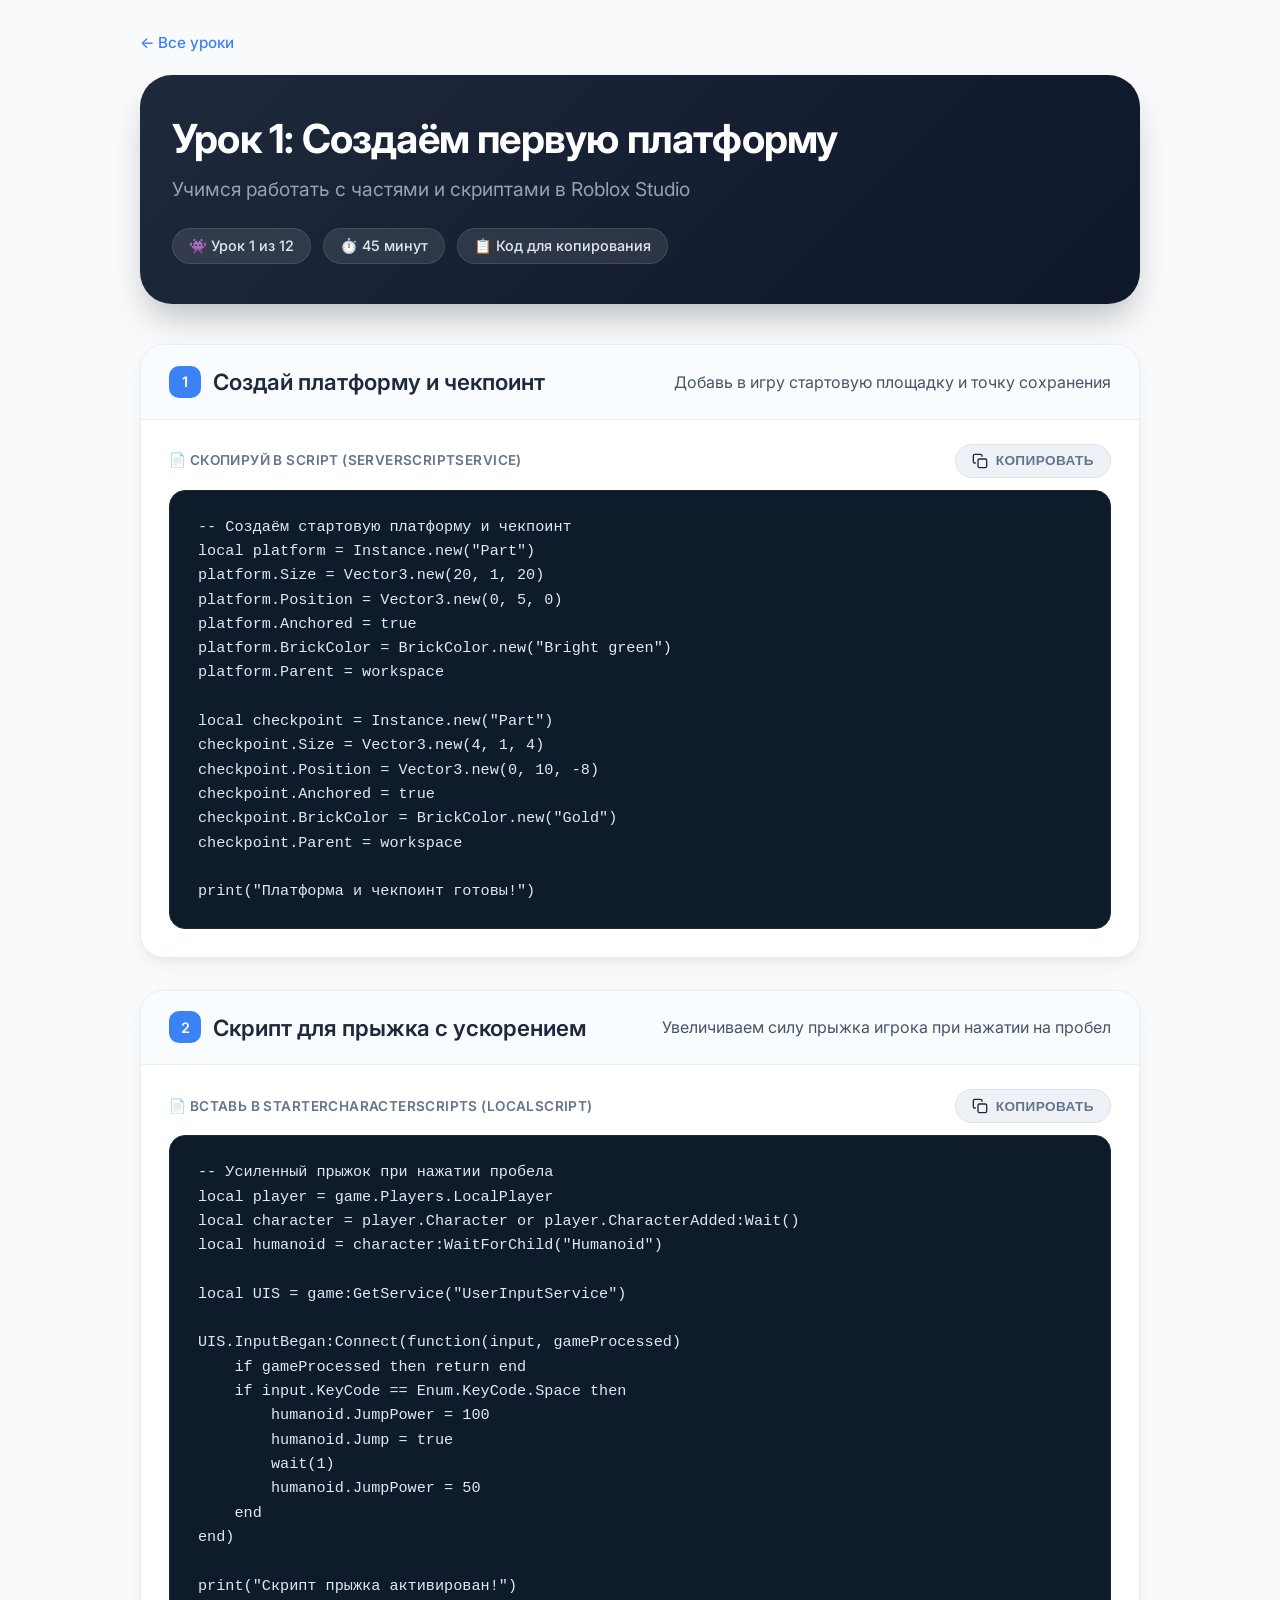
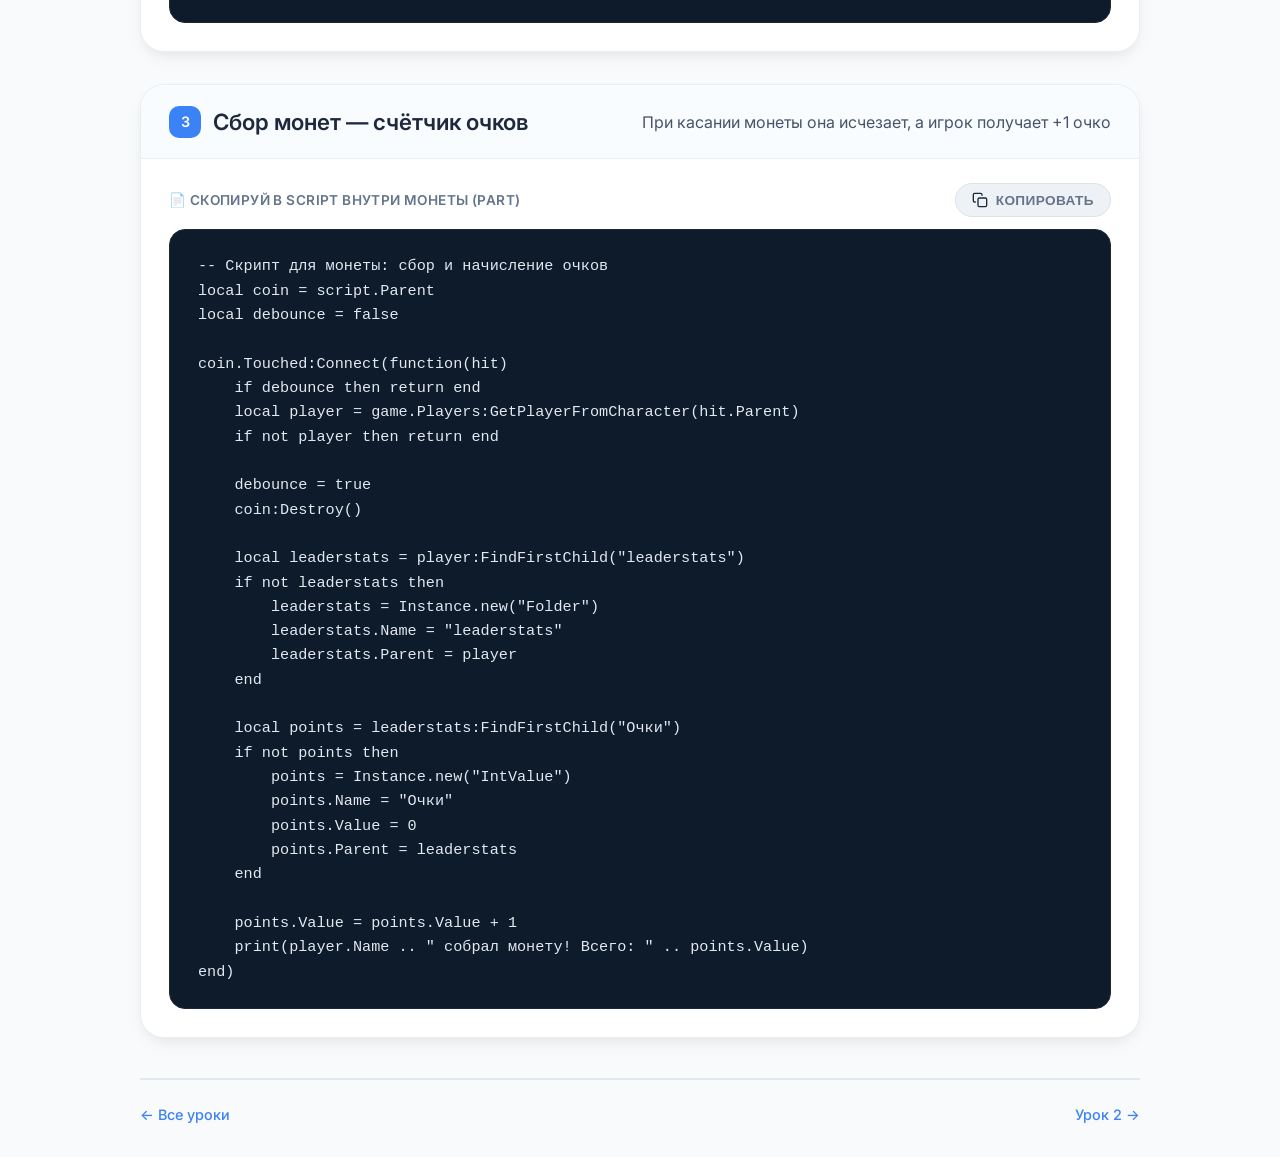
==== lesson-lessons/lesson-10.html @ e5365841 "Rename lesson-01.html 01.html to lesson-10.html" ====
<!DOCTYPE html>
<html lang="ru">
<head>
  <meta charset="UTF-8">
  <meta name="viewport" content="width=device-width, initial-scale=1.0">
  <title>Урок 10 — Геймдизайн на Roblox</title>
  <link rel="preconnect" href="https://fonts.googleapis.com">
  <link rel="preconnect" href="https://fonts.gstatic.com" crossorigin>
  <link href="https://fonts.googleapis.com/css2?family=Inter:opsz,wght@14..32,400;14..32,500;14..32,600;14..32,700&display=swap" rel="stylesheet">
  <link rel="stylesheet" href="../css/style.css">
</head>
<body>
  <div class="container">

    <nav class="breadcrumbs">
      <a href="../index.html">← Все уроки</a>
    </nav>

    <header class="hero">
      <h1>Урок 1: Создаём первую платформу</h1>
      <p class="subhead">Учимся работать с частями и скриптами в Roblox Studio</p>
      <div class="badge-list">
        <span class="badge">👾 Урок 1 из 12</span>
        <span class="badge">⏱️ 45 минут</span>
        <span class="badge">📋 Код для копирования</span>
      </div>
    </header>

    <div class="task-grid" id="taskGrid">

      <!-- ЗАДАНИЕ 1 -->
      <article class="task-card">
        <div class="task-header">
          <h2>
            <span class="task-number">1</span>
            Создай платформу и чекпоинт
          </h2>
          <p class="task-desc">Добавь в игру стартовую площадку и точку сохранения</p>
        </div>
        <div class="code-block-wrapper">
          <div class="code-label">
            <span>📄 Скопируй в Script (ServerScriptService)</span>
            <button class="copy-button" data-target="code1">
              <svg width="16" height="16" viewBox="0 0 24 24" fill="none" stroke="currentColor" stroke-width="2" stroke-linecap="round" stroke-linejoin="round"><rect x="9" y="9" width="13" height="13" rx="2" ry="2"></rect><path d="M5 15H4a2 2 0 0 1-2-2V4a2 2 0 0 1 2-2h9a2 2 0 0 1 2 2v1"></path></svg>
              <span>Копировать</span>
            </button>
          </div>
          <pre><code id="code1">-- Создаём стартовую платформу и чекпоинт
local platform = Instance.new("Part")
platform.Size = Vector3.new(20, 1, 20)
platform.Position = Vector3.new(0, 5, 0)
platform.Anchored = true
platform.BrickColor = BrickColor.new("Bright green")
platform.Parent = workspace

local checkpoint = Instance.new("Part")
checkpoint.Size = Vector3.new(4, 1, 4)
checkpoint.Position = Vector3.new(0, 10, -8)
checkpoint.Anchored = true
checkpoint.BrickColor = BrickColor.new("Gold")
checkpoint.Parent = workspace

print("Платформа и чекпоинт готовы!")</code></pre>
        </div>
      </article>

      <!-- ЗАДАНИЕ 2 -->
      <article class="task-card">
        <div class="task-header">
          <h2>
            <span class="task-number">2</span>
            Скрипт для прыжка с ускорением
          </h2>
          <p class="task-desc">Увеличиваем силу прыжка игрока при нажатии на пробел</p>
        </div>
        <div class="code-block-wrapper">
          <div class="code-label">
            <span>📄 Вставь в StarterCharacterScripts (LocalScript)</span>
            <button class="copy-button" data-target="code2">
              <svg width="16" height="16" viewBox="0 0 24 24" fill="none" stroke="currentColor" stroke-width="2" stroke-linecap="round" stroke-linejoin="round"><rect x="9" y="9" width="13" height="13" rx="2" ry="2"></rect><path d="M5 15H4a2 2 0 0 1-2-2V4a2 2 0 0 1 2-2h9a2 2 0 0 1 2 2v1"></path></svg>
              <span>Копировать</span>
            </button>
          </div>
          <pre><code id="code2">-- Усиленный прыжок при нажатии пробела
local player = game.Players.LocalPlayer
local character = player.Character or player.CharacterAdded:Wait()
local humanoid = character:WaitForChild("Humanoid")

local UIS = game:GetService("UserInputService")

UIS.InputBegan:Connect(function(input, gameProcessed)
    if gameProcessed then return end
    if input.KeyCode == Enum.KeyCode.Space then
        humanoid.JumpPower = 100
        humanoid.Jump = true
        wait(1)
        humanoid.JumpPower = 50
    end
end)

print("Скрипт прыжка активирован!")</code></pre>
        </div>
      </article>

      <!-- ЗАДАНИЕ 3 -->
      <article class="task-card">
        <div class="task-header">
          <h2>
            <span class="task-number">3</span>
            Сбор монет — счётчик очков
          </h2>
          <p class="task-desc">При касании монеты она исчезает, а игрок получает +1 очко</p>
        </div>
        <div class="code-block-wrapper">
          <div class="code-label">
            <span>📄 Скопируй в Script внутри монеты (Part)</span>
            <button class="copy-button" data-target="code3">
              <svg width="16" height="16" viewBox="0 0 24 24" fill="none" stroke="currentColor" stroke-width="2" stroke-linecap="round" stroke-linejoin="round"><rect x="9" y="9" width="13" height="13" rx="2" ry="2"></rect><path d="M5 15H4a2 2 0 0 1-2-2V4a2 2 0 0 1 2-2h9a2 2 0 0 1 2 2v1"></path></svg>
              <span>Копировать</span>
            </button>
          </div>
          <pre><code id="code3">-- Скрипт для монеты: сбор и начисление очков
local coin = script.Parent
local debounce = false

coin.Touched:Connect(function(hit)
    if debounce then return end
    local player = game.Players:GetPlayerFromCharacter(hit.Parent)
    if not player then return end

    debounce = true
    coin:Destroy()

    local leaderstats = player:FindFirstChild("leaderstats")
    if not leaderstats then
        leaderstats = Instance.new("Folder")
        leaderstats.Name = "leaderstats"
        leaderstats.Parent = player
    end

    local points = leaderstats:FindFirstChild("Очки")
    if not points then
        points = Instance.new("IntValue")
        points.Name = "Очки"
        points.Value = 0
        points.Parent = leaderstats
    end

    points.Value = points.Value + 1
    print(player.Name .. " собрал монету! Всего: " .. points.Value)
end)</code></pre>
        </div>
      </article>

    </div>

    <footer class="footer-nav">
      <a href="../index.html">← Все уроки</a>
      <a href="lesson-02.html">Урок 2 →</a>
    </footer>

  </div>
  <script src="../js/copy.js" defer></script>
</body>
</html>
---- css/style.css ----
/* ===== БАЗА ===== */
* {
  margin: 0;
  padding: 0;
  box-sizing: border-box;
}

body {
  font-family: 'Inter', system-ui, -apple-system, sans-serif;
  background: #f8fafc;
  color: #0f172a;
  line-height: 1.5;
  padding: 2rem 1.5rem;
}

.container {
  max-width: 1000px;
  margin: 0 auto;
}

/* ===== ОБЩИЕ КОМПОНЕНТЫ ===== */
.section {
  margin-bottom: 3rem;
}

.section-title {
  font-size: 1.75rem;
  font-weight: 700;
  letter-spacing: -0.01em;
  margin-bottom: 1.25rem;
  display: flex;
  align-items: center;
  gap: 0.5rem;
  color: #0b1e33;
}

.section-title::before {
  content: '';
  display: inline-block;
  width: 6px;
  height: 1.75rem;
  background: #3b82f6;
  border-radius: 4px;
}

/* ===== ХЕДЕР ===== */
.hero {
  background: linear-gradient(135deg, #1e293b 0%, #0f172a 100%);
  color: white;
  border-radius: 2rem;
  padding: 2.5rem 2rem;
  margin-bottom: 2.5rem;
  box-shadow: 0 20px 35px -8px rgba(0, 0, 0, 0.25);
}

.hero h1 {
  font-size: 2.5rem;
  font-weight: 700;
  letter-spacing: -0.02em;
  line-height: 1.2;
  margin-bottom: 0.75rem;
}

.hero .subhead {
  font-size: 1.2rem;
  color: #94a3b8;
  max-width: 600px;
  font-weight: 400;
}

.badge-list {
  display: flex;
  flex-wrap: wrap;
  gap: 0.75rem;
  margin-top: 1.5rem;
}

.badge {
  background: rgba(255, 255, 255, 0.1);
  backdrop-filter: blur(4px);
  padding: 0.4rem 1rem;
  border-radius: 40px;
  font-size: 0.9rem;
  font-weight: 500;
  color: #e2e8f0;
  border: 1px solid rgba(255, 255, 255, 0.1);
}

/* ===== ХЛЕБНЫЕ КРОШКИ ===== */
.breadcrumbs {
  margin-bottom: 1.25rem;
  font-size: 0.95rem;
}

.breadcrumbs a {
  color: #3b82f6;
  text-decoration: none;
  font-weight: 500;
}

.breadcrumbs a:hover {
  text-decoration: underline;
}

/* ===== СПИСОК УРОКОВ (главная) ===== */
.lesson-list {
  display: flex;
  flex-direction: column;
  gap: 1rem;
}

.lesson-item {
  display: flex;
  align-items: center;
  gap: 1.25rem;
  background: white;
  padding: 1.25rem 1.5rem;
  border-radius: 1.25rem;
  border: 1px solid #e9eef3;
  text-decoration: none;
  color: inherit;
  transition: box-shadow 0.2s, border-color 0.2s, transform 0.1s;
}

.lesson-item:hover {
  box-shadow: 0 10px 20px -8px rgba(0, 0, 0, 0.1);
  border-color: #cbd5e1;
}

.lesson-item--disabled {
  opacity: 0.55;
  pointer-events: none;
}

.lesson-item__num {
  background: #3b82f6;
  color: white;
  width: 2.5rem;
  height: 2.5rem;
  border-radius: 12px;
  display: inline-flex;
  align-items: center;
  justify-content: center;
  font-weight: 600;
  flex-shrink: 0;
}

.lesson-item__body {
  flex: 1;
}

.lesson-item__body h3 {
  font-size: 1.1rem;
  font-weight: 600;
  color: #1e293b;
  margin-bottom: 0.25rem;
}

.lesson-item__body p {
  font-size: 0.95rem;
  color: #64748b;
}

.lesson-item__arrow {
  color: #94a3b8;
  font-size: 1.25rem;
}

/* ===== КАРТОЧКИ ЗАДАНИЙ ===== */
.task-grid {
  display: flex;
  flex-direction: column;
  gap: 2rem;
}

.task-card {
  background: white;
  border-radius: 1.5rem;
  box-shadow: 0 8px 20px -6px rgba(0, 0, 0, 0.08), 0 4px 12px -2px rgba(0, 0, 0, 0.03);
  border: 1px solid #e9eef3;
  overflow: hidden;
  transition: box-shadow 0.2s ease;
}

.task-card:hover {
  box-shadow: 0 18px 30px -10px rgba(0, 0, 0, 0.12);
}

.task-header {
  padding: 1.25rem 1.75rem;
  background: #f9fcff;
  border-bottom: 1px solid #e9eef3;
  display: flex;
  flex-wrap: wrap;
  align-items: center;
  justify-content: space-between;
  gap: 1rem;
}

.task-header h2 {
  font-size: 1.4rem;
  font-weight: 600;
  color: #1e293b;
  display: flex;
  align-items: center;
  gap: 0.75rem;
}

.task-number {
  background: #3b82f6;
  color: white;
  font-size: 0.9rem;
  font-weight: 600;
  width: 2rem;
  height: 2rem;
  display: inline-flex;
  align-items: center;
  justify-content: center;
  border-radius: 10px;
  flex-shrink: 0;
}

.task-desc {
  font-size: 1rem;
  color: #475569;
  max-width: 70%;
}

/* ===== БЛОК КОДА ===== */
.code-block-wrapper {
  padding: 1.5rem 1.75rem 1.75rem;
  background: #ffffff;
}

.code-label {
  display: flex;
  justify-content: space-between;
  align-items: center;
  margin-bottom: 0.75rem;
  gap: 1rem;
}

.code-label span {
  font-size: 0.85rem;
  text-transform: uppercase;
  letter-spacing: 0.03em;
  font-weight: 600;
  color: #64748b;
}

.copy-button {
  background: #eef2f6;
  border: 1px solid #dae2ed;
  padding: 0.5rem 1rem;
  border-radius: 2rem;
  font-size: 0.85rem;
  font-weight: 600;
  color: #1e293b;
  display: inline-flex;
  align-items: center;
  gap: 0.5rem;
  cursor: pointer;
  transition: background 0.15s, color 0.15s, transform 0.1s;
}

.copy-button:hover {
  background: #3b82f6;
  color: white;
  border-color: #3b82f6;
}

.copy-button:active {
  transform: scale(0.97);
}

.copy-button.copied {
  background: #10b981;
  color: white;
  border-color: #10b981;
}

pre {
  background: #0d1b2a;
  border-radius: 1rem;
  padding: 1.5rem 1.75rem;
  overflow-x: auto;
  font-family: 'Fira Code', 'JetBrains Mono', 'Cascadia Code', 'Consolas', monospace;
  font-size: 0.95rem;
  line-height: 1.6;
  color: #e2e8f0;
  border: 1px solid #1e2a3a;
  tab-size: 4;
}

code {
  font-family: inherit;
}

pre::-webkit-scrollbar {
  height: 8px;
}
pre::-webkit-scrollbar-track {
  background: #1e293b;
  border-radius: 4px;
}
pre::-webkit-scrollbar-thumb {
  background: #475569;
  border-radius: 4px;
}

/* ===== ФУТЕР / НАВИГАЦИЯ ===== */
.footer-nav {
  margin-top: 2.5rem;
  padding-top: 1.5rem;
  border-top: 2px solid #e2e8f0;
  display: flex;
  justify-content: space-between;
  align-items: center;
  flex-wrap: wrap;
  gap: 1rem;
  color: #64748b;
  font-size: 0.9rem;
}

.footer-nav a {
  color: #3b82f6;
  text-decoration: none;
  font-weight: 500;
}

.footer-nav a:hover {
  text-decoration: underline;
}

/* ===== МОБИЛЬНАЯ АДАПТИВНОСТЬ ===== */
@media (max-width: 640px) {
  body {
    padding: 1rem;
  }

  .hero {
    padding: 1.75rem 1.25rem;
  }

  .hero h1 {
    font-size: 1.9rem;
  }

  .task-header {
    flex-direction: column;
    align-items: flex-start;
    padding: 1rem 1.25rem;
  }

  .task-desc {
    max-width: 100%;
  }

  .code-block-wrapper {
    padding: 1rem 1.25rem 1.25rem;
  }

  pre {
    padding: 1rem;
    font-size: 0.85rem;
  }

  .task-header h2 {
    font-size: 1.2rem;
  }

  .lesson-item {
    padding: 1rem;
  }
}
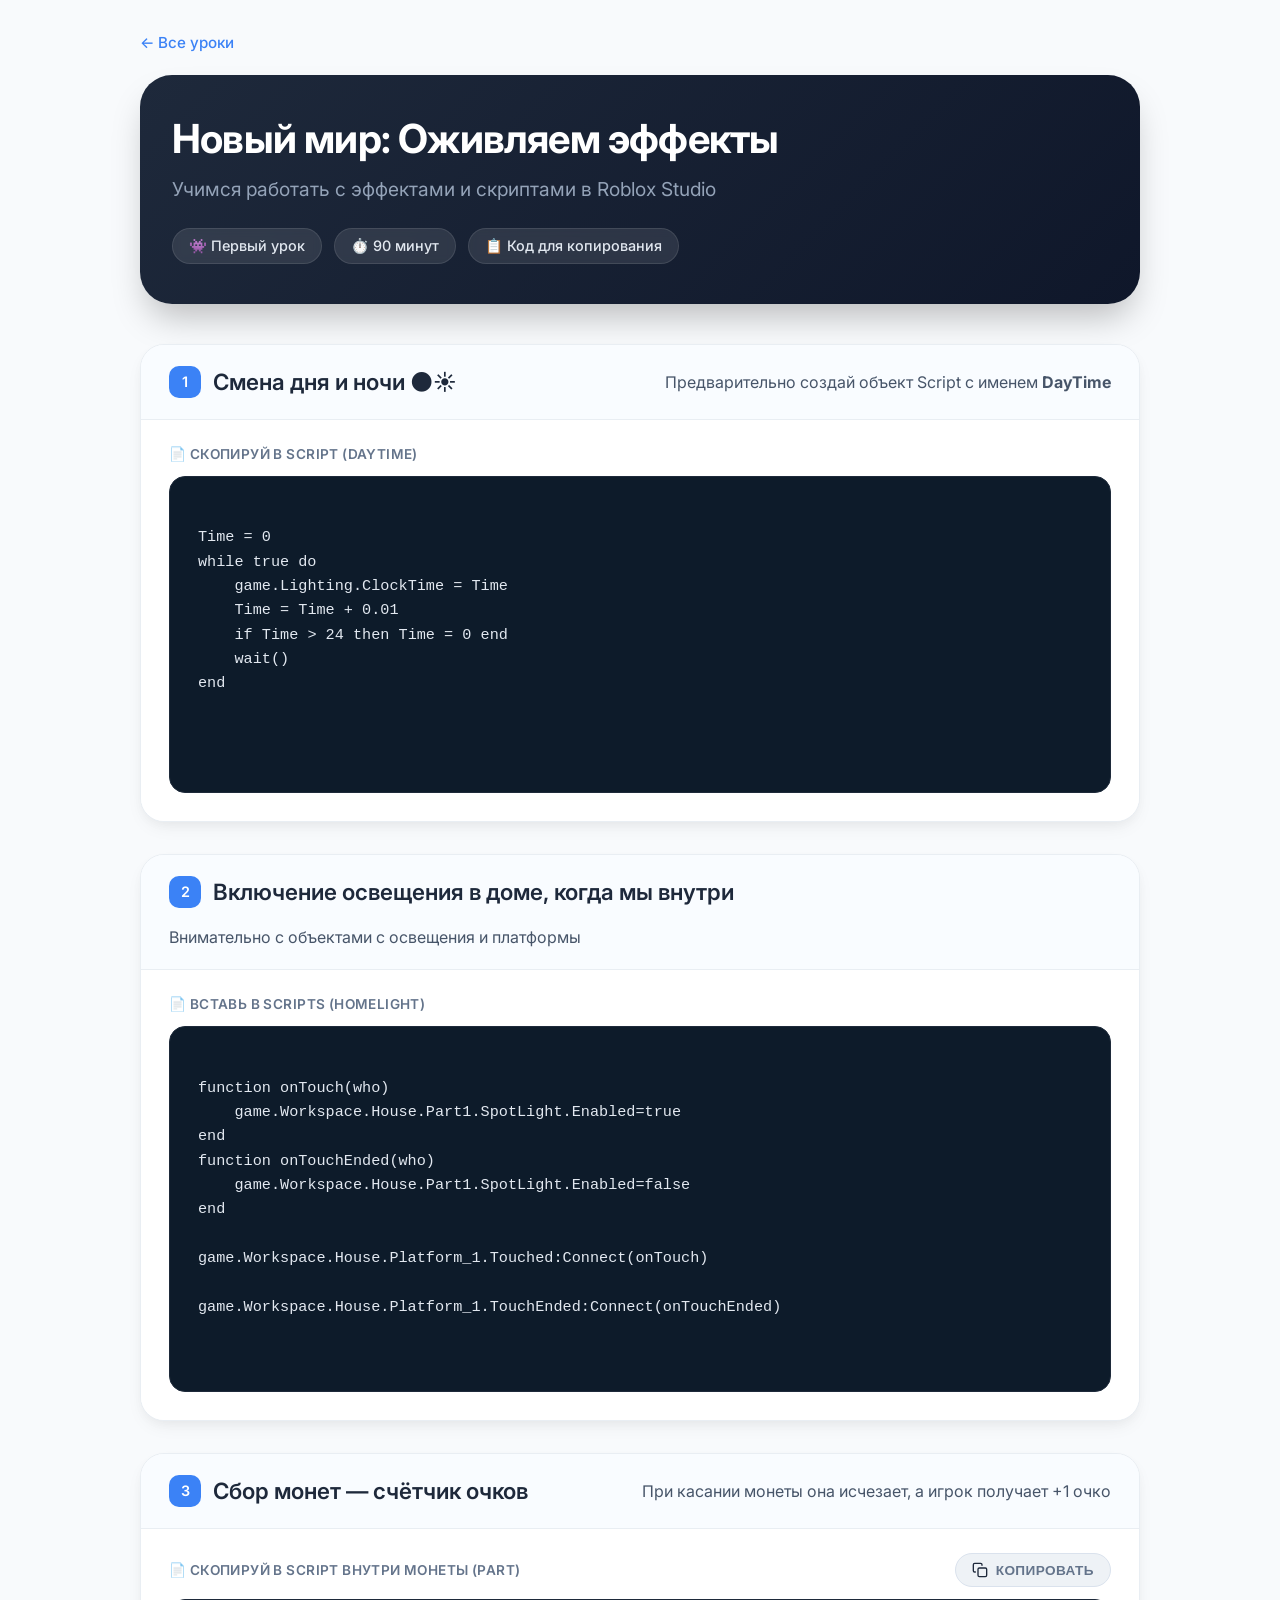
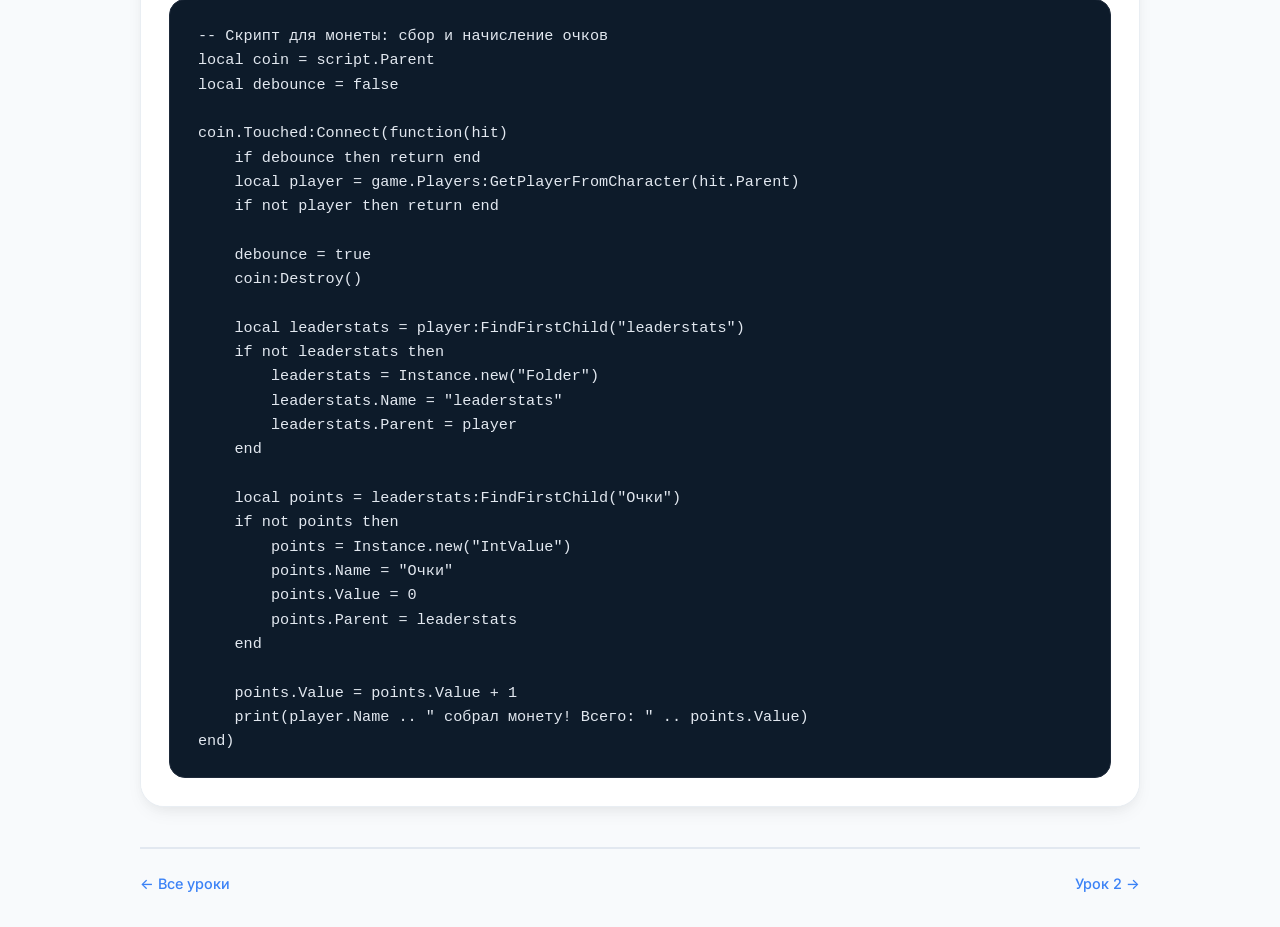
==== commit 1f531cad: "Update lesson-10.html" ====
--- a/lesson-lessons/lesson-10.html
+++ b/lesson-lessons/lesson-10.html
@@ -17,11 +17,11 @@
     </nav>
 
     <header class="hero">
-      <h1>Урок 1: Создаём первую платформу</h1>
-      <p class="subhead">Учимся работать с частями и скриптами в Roblox Studio</p>
+      <h1>Новый мир: Оживляем эффекты</h1>
+      <p class="subhead">Учимся работать с эффектами и скриптами в Roblox Studio</p>
       <div class="badge-list">
-        <span class="badge">👾 Урок 1 из 12</span>
-        <span class="badge">⏱️ 45 минут</span>
+        <span class="badge">👾 Первый урок</span>
+        <span class="badge">⏱️ 90 минут</span>
         <span class="badge">📋 Код для копирования</span>
       </div>
     </header>
@@ -33,34 +33,25 @@
         <div class="task-header">
           <h2>
             <span class="task-number">1</span>
-            Создай платформу и чекпоинт
+            Смена дня и ночи 🌑☀️
           </h2>
-          <p class="task-desc">Добавь в игру стартовую площадку и точку сохранения</p>
+          <p class="task-desc">Предварительно создай объект Script с именем <b>DayTime</b></p>
         </div>
         <div class="code-block-wrapper">
           <div class="code-label">
-            <span>📄 Скопируй в Script (ServerScriptService)</span>
-            <button class="copy-button" data-target="code1">
-              <svg width="16" height="16" viewBox="0 0 24 24" fill="none" stroke="currentColor" stroke-width="2" stroke-linecap="round" stroke-linejoin="round"><rect x="9" y="9" width="13" height="13" rx="2" ry="2"></rect><path d="M5 15H4a2 2 0 0 1-2-2V4a2 2 0 0 1 2-2h9a2 2 0 0 1 2 2v1"></path></svg>
-              <span>Копировать</span>
-            </button>
+            <span>📄 Скопируй в Script (DayTime)</span>
           </div>
-          <pre><code id="code1">-- Создаём стартовую платформу и чекпоинт
-local platform = Instance.new("Part")
-platform.Size = Vector3.new(20, 1, 20)
-platform.Position = Vector3.new(0, 5, 0)
-platform.Anchored = true
-platform.BrickColor = BrickColor.new("Bright green")
-platform.Parent = workspace
+          <pre><code id="code1">
+Time = 0
+while true do
+	game.Lighting.ClockTime = Time
+	Time = Time + 0.01
+	if Time > 24 then Time = 0 end
+	wait()
+end
 
-local checkpoint = Instance.new("Part")
-checkpoint.Size = Vector3.new(4, 1, 4)
-checkpoint.Position = Vector3.new(0, 10, -8)
-checkpoint.Anchored = true
-checkpoint.BrickColor = BrickColor.new("Gold")
-checkpoint.Parent = workspace
-
-print("Платформа и чекпоинт готовы!")</code></pre>
+            
+          </code></pre>
         </div>
       </article>
 
@@ -69,36 +60,27 @@
         <div class="task-header">
           <h2>
             <span class="task-number">2</span>
-            Скрипт для прыжка с ускорением
+            Включение освещения в доме, когда мы внутри
           </h2>
-          <p class="task-desc">Увеличиваем силу прыжка игрока при нажатии на пробел</p>
+          <p class="task-desc">Внимательно с объектами с освещения и платформы</p>
         </div>
         <div class="code-block-wrapper">
           <div class="code-label">
-            <span>📄 Вставь в StarterCharacterScripts (LocalScript)</span>
-            <button class="copy-button" data-target="code2">
-              <svg width="16" height="16" viewBox="0 0 24 24" fill="none" stroke="currentColor" stroke-width="2" stroke-linecap="round" stroke-linejoin="round"><rect x="9" y="9" width="13" height="13" rx="2" ry="2"></rect><path d="M5 15H4a2 2 0 0 1-2-2V4a2 2 0 0 1 2-2h9a2 2 0 0 1 2 2v1"></path></svg>
-              <span>Копировать</span>
-            </button>
+            <span>📄 Вставь в Scripts (HomeLight)</span>
           </div>
-          <pre><code id="code2">-- Усиленный прыжок при нажатии пробела
-local player = game.Players.LocalPlayer
-local character = player.Character or player.CharacterAdded:Wait()
-local humanoid = character:WaitForChild("Humanoid")
+          <pre><code id="code2">
+function onTouch(who)
+	game.Workspace.House.Part1.SpotLight.Enabled=true	
+end
+function onTouchEnded(who)
+	game.Workspace.House.Part1.SpotLight.Enabled=false	
+end
 
-local UIS = game:GetService("UserInputService")
+game.Workspace.House.Platform_1.Touched:Connect(onTouch)
 
-UIS.InputBegan:Connect(function(input, gameProcessed)
-    if gameProcessed then return end
-    if input.KeyCode == Enum.KeyCode.Space then
-        humanoid.JumpPower = 100
-        humanoid.Jump = true
-        wait(1)
-        humanoid.JumpPower = 50
-    end
-end)
-
-print("Скрипт прыжка активирован!")</code></pre>
+game.Workspace.House.Platform_1.TouchEnded:Connect(onTouchEnded)
+           
+          </code></pre>
         </div>
       </article>
 
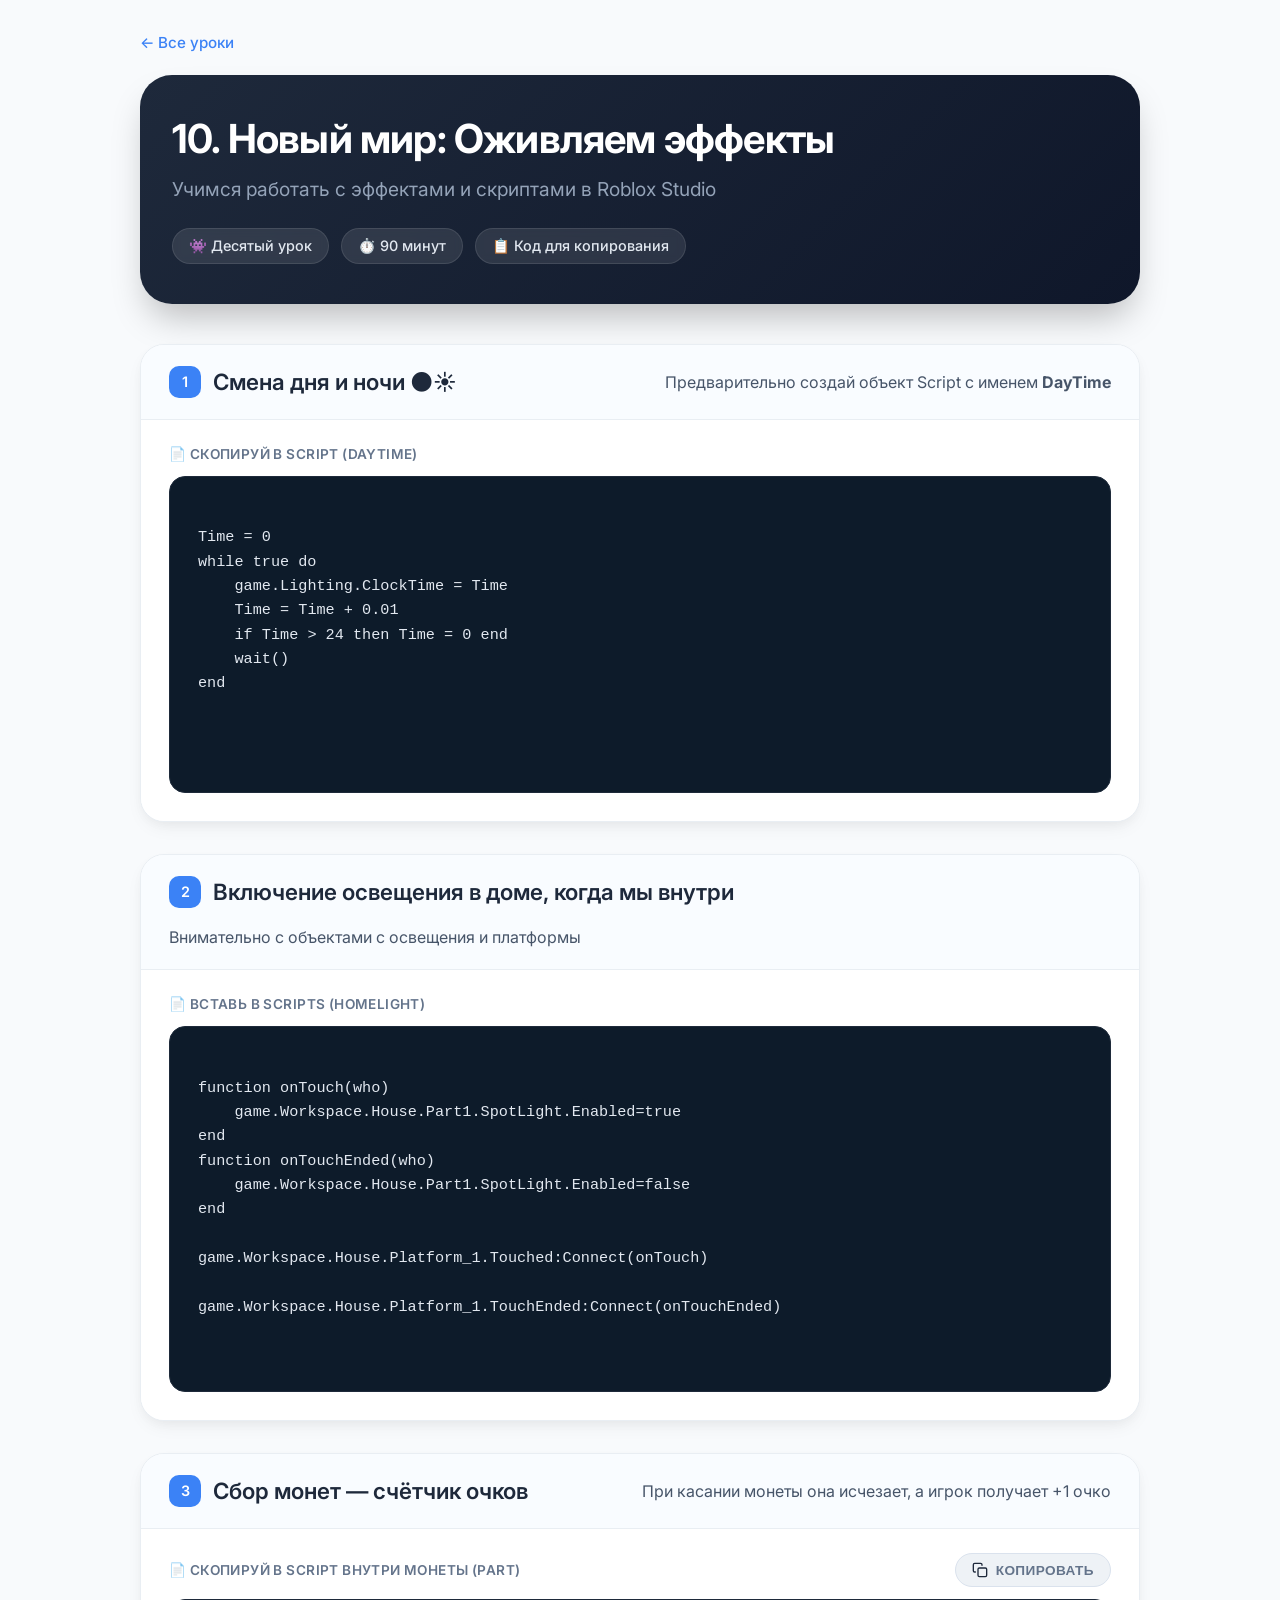
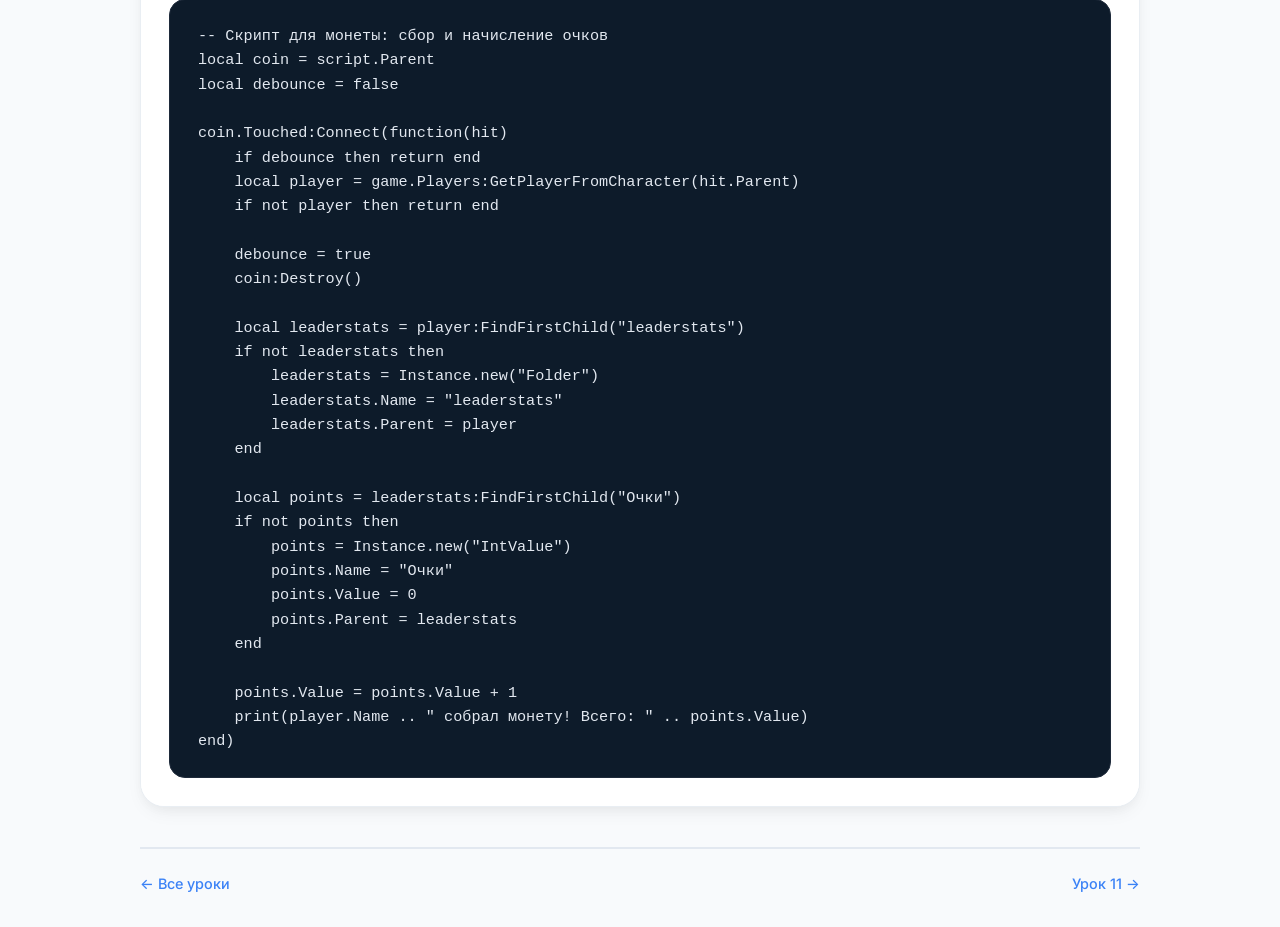
==== commit a8cf165a: "Update lesson-10.html" ====
--- a/lesson-lessons/lesson-10.html
+++ b/lesson-lessons/lesson-10.html
@@ -17,10 +17,10 @@
     </nav>
 
     <header class="hero">
-      <h1>Новый мир: Оживляем эффекты</h1>
+      <h1>10. Новый мир: Оживляем эффекты</h1>
       <p class="subhead">Учимся работать с эффектами и скриптами в Roblox Studio</p>
       <div class="badge-list">
-        <span class="badge">👾 Первый урок</span>
+        <span class="badge">👾 Десятый урок</span>
         <span class="badge">⏱️ 90 минут</span>
         <span class="badge">📋 Код для копирования</span>
       </div>
@@ -138,7 +138,7 @@
 
     <footer class="footer-nav">
       <a href="../index.html">← Все уроки</a>
-      <a href="lesson-02.html">Урок 2 →</a>
+      <a href="lesson-02.html">Урок 11 →</a>
     </footer>
 
   </div>
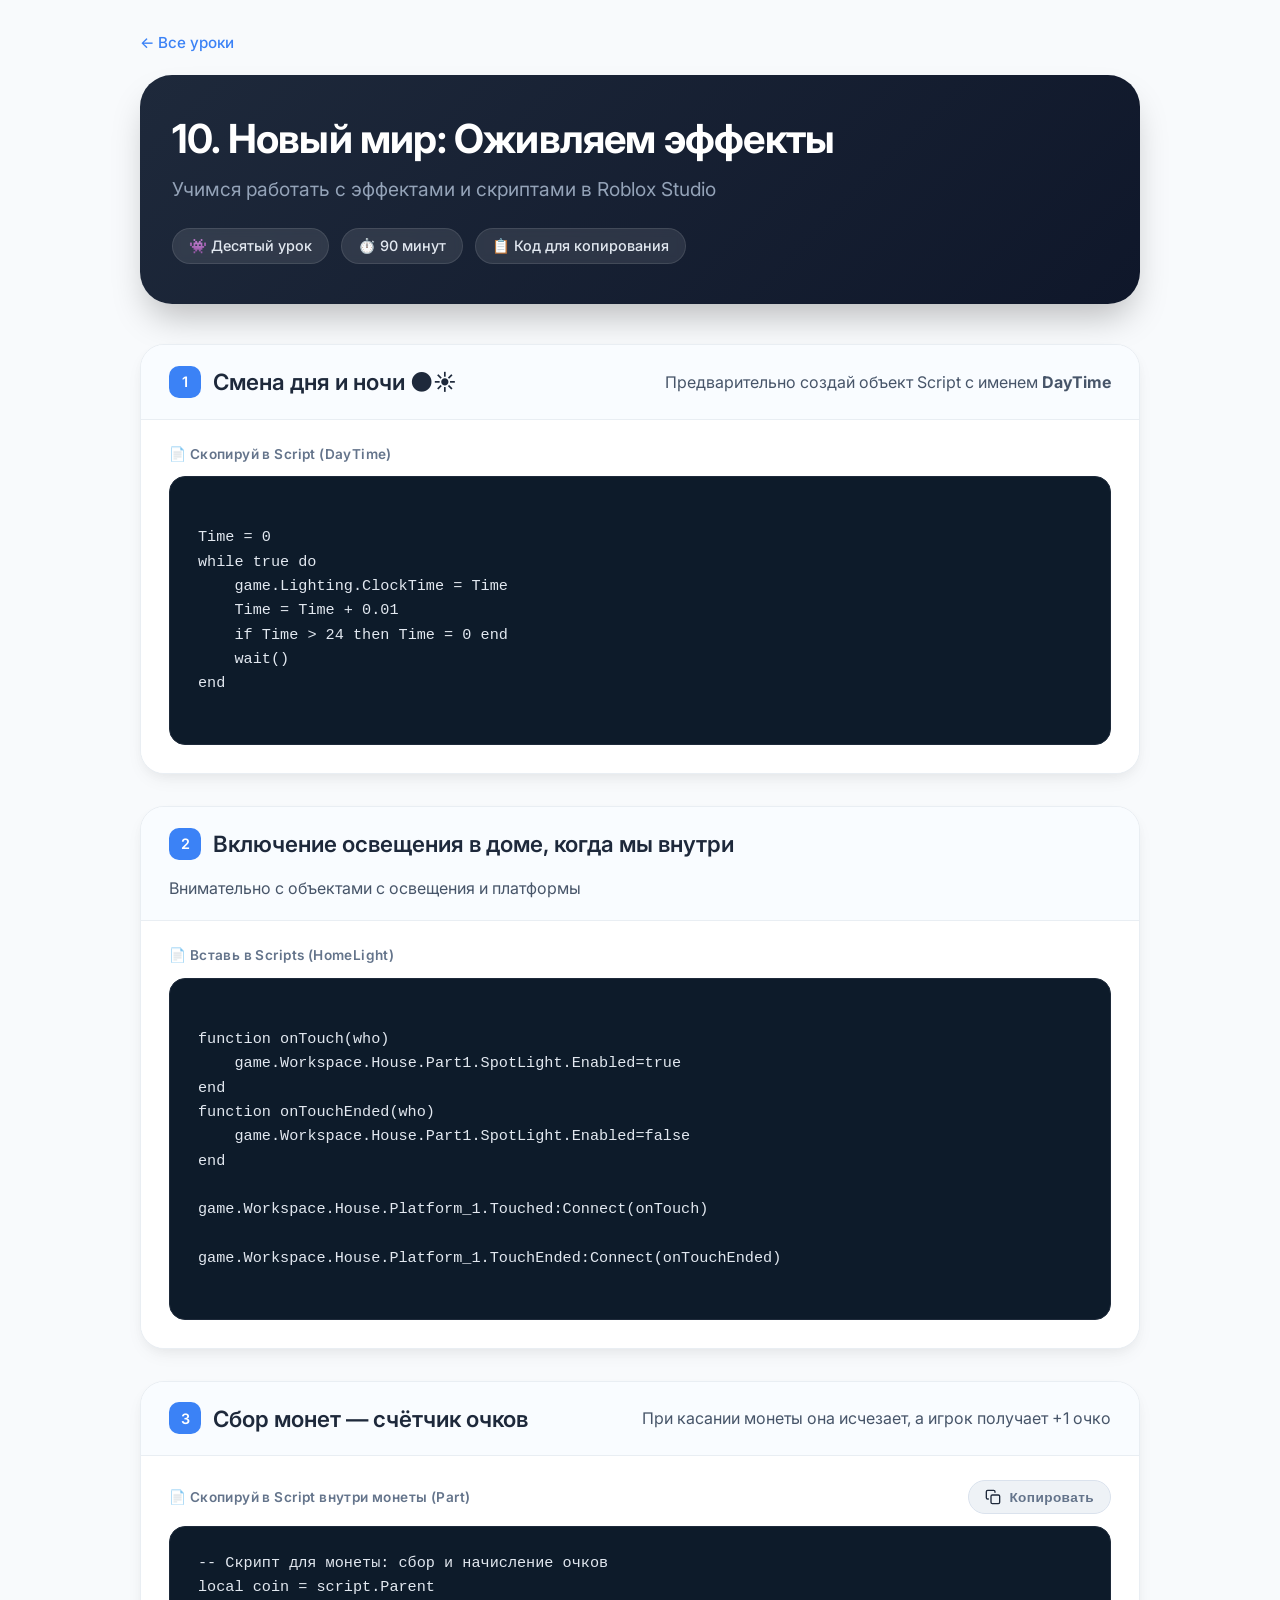
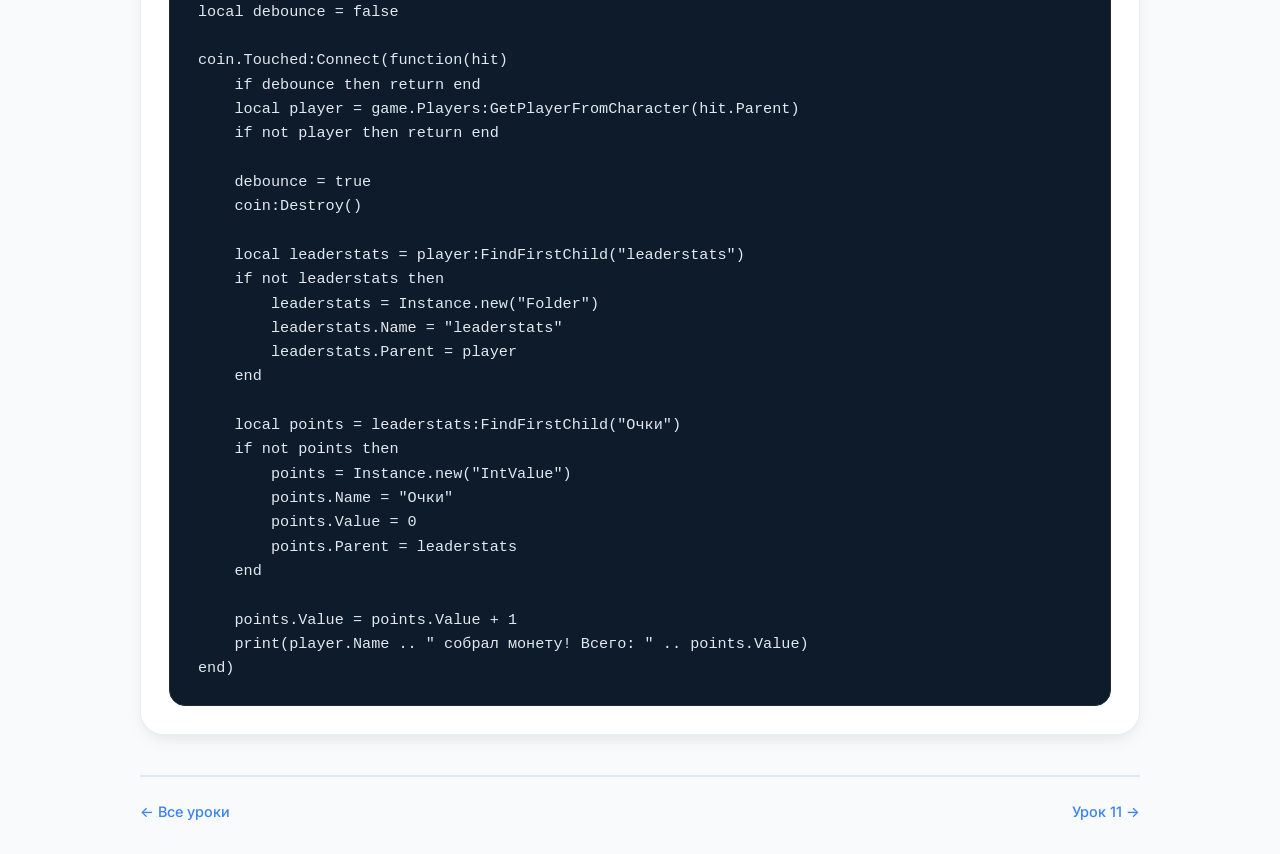
==== commit 13d24fb5: "Update lesson-10.html" ====
--- a/lesson-lessons/lesson-10.html
+++ b/lesson-lessons/lesson-10.html
@@ -48,9 +48,7 @@
 	Time = Time + 0.01
 	if Time > 24 then Time = 0 end
 	wait()
-end
-
-            
+end          
           </code></pre>
         </div>
       </article>
@@ -79,7 +77,6 @@
 game.Workspace.House.Platform_1.Touched:Connect(onTouch)
 
 game.Workspace.House.Platform_1.TouchEnded:Connect(onTouchEnded)
-           
           </code></pre>
         </div>
       </article>
--- a/css/style.css
+++ b/css/style.css
@@ -242,7 +242,6 @@
 
 .code-label span {
   font-size: 0.85rem;
-  text-transform: uppercase;
   letter-spacing: 0.03em;
   font-weight: 600;
   color: #64748b;
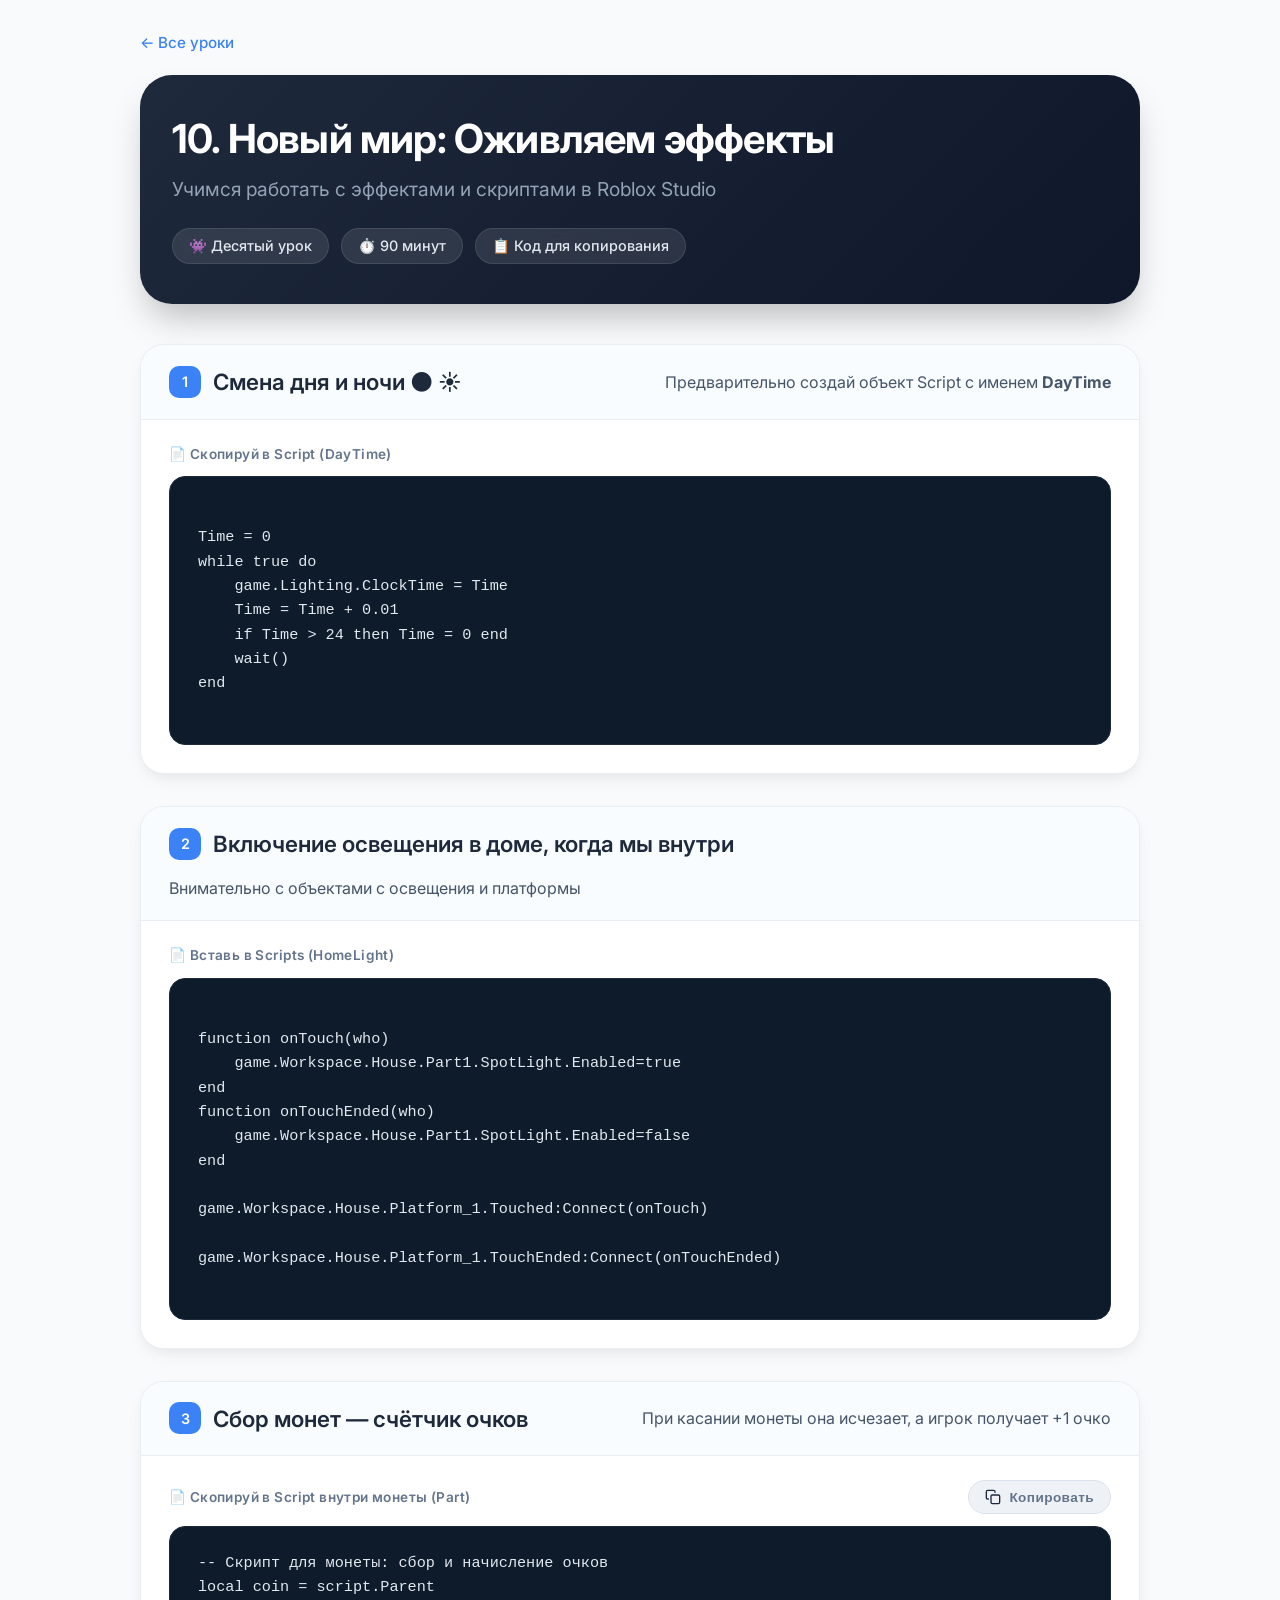
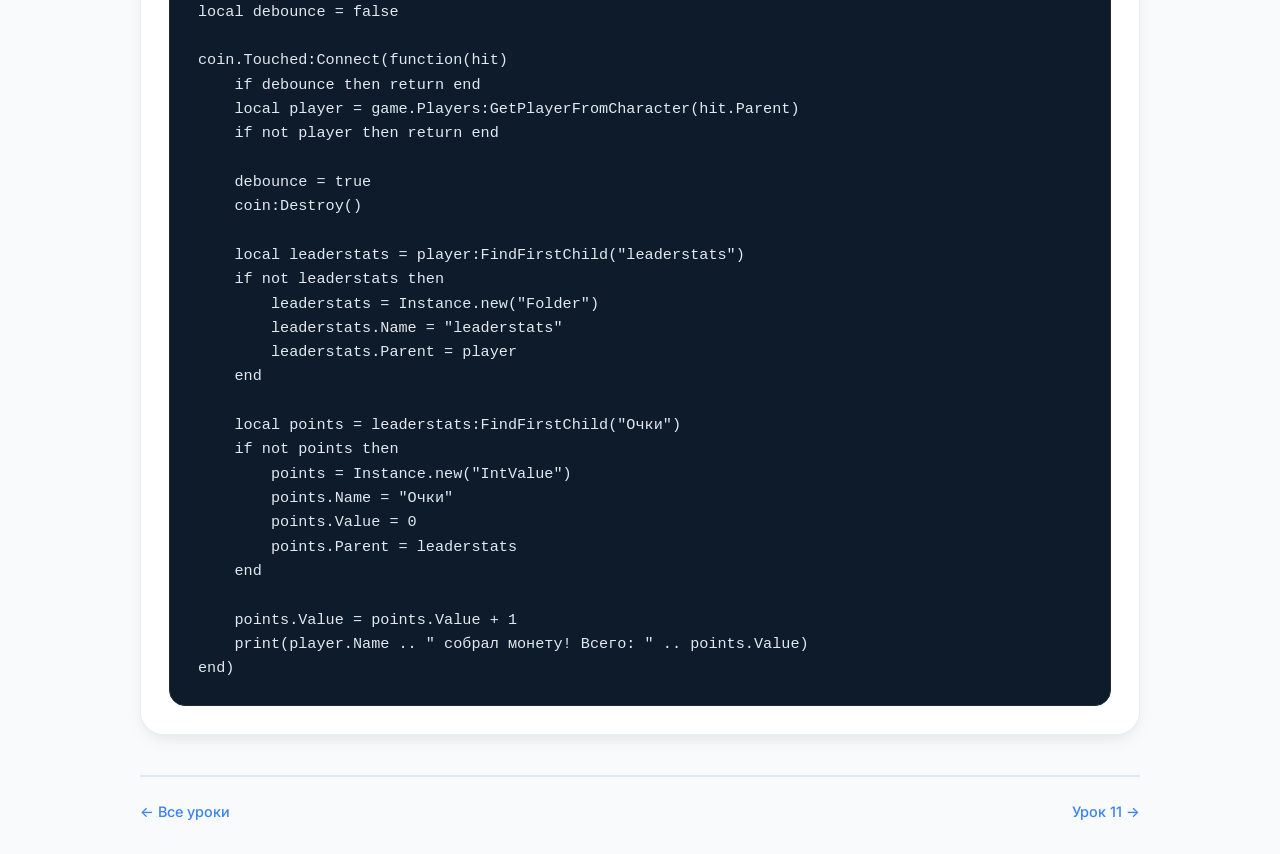
==== commit 1489f9de: "Update lesson-10.html" ====
--- a/lesson-lessons/lesson-10.html
+++ b/lesson-lessons/lesson-10.html
@@ -33,7 +33,7 @@
         <div class="task-header">
           <h2>
             <span class="task-number">1</span>
-            Смена дня и ночи 🌑☀️
+            Смена дня и ночи 🌑  ☀️
           </h2>
           <p class="task-desc">Предварительно создай объект Script с именем <b>DayTime</b></p>
         </div>
